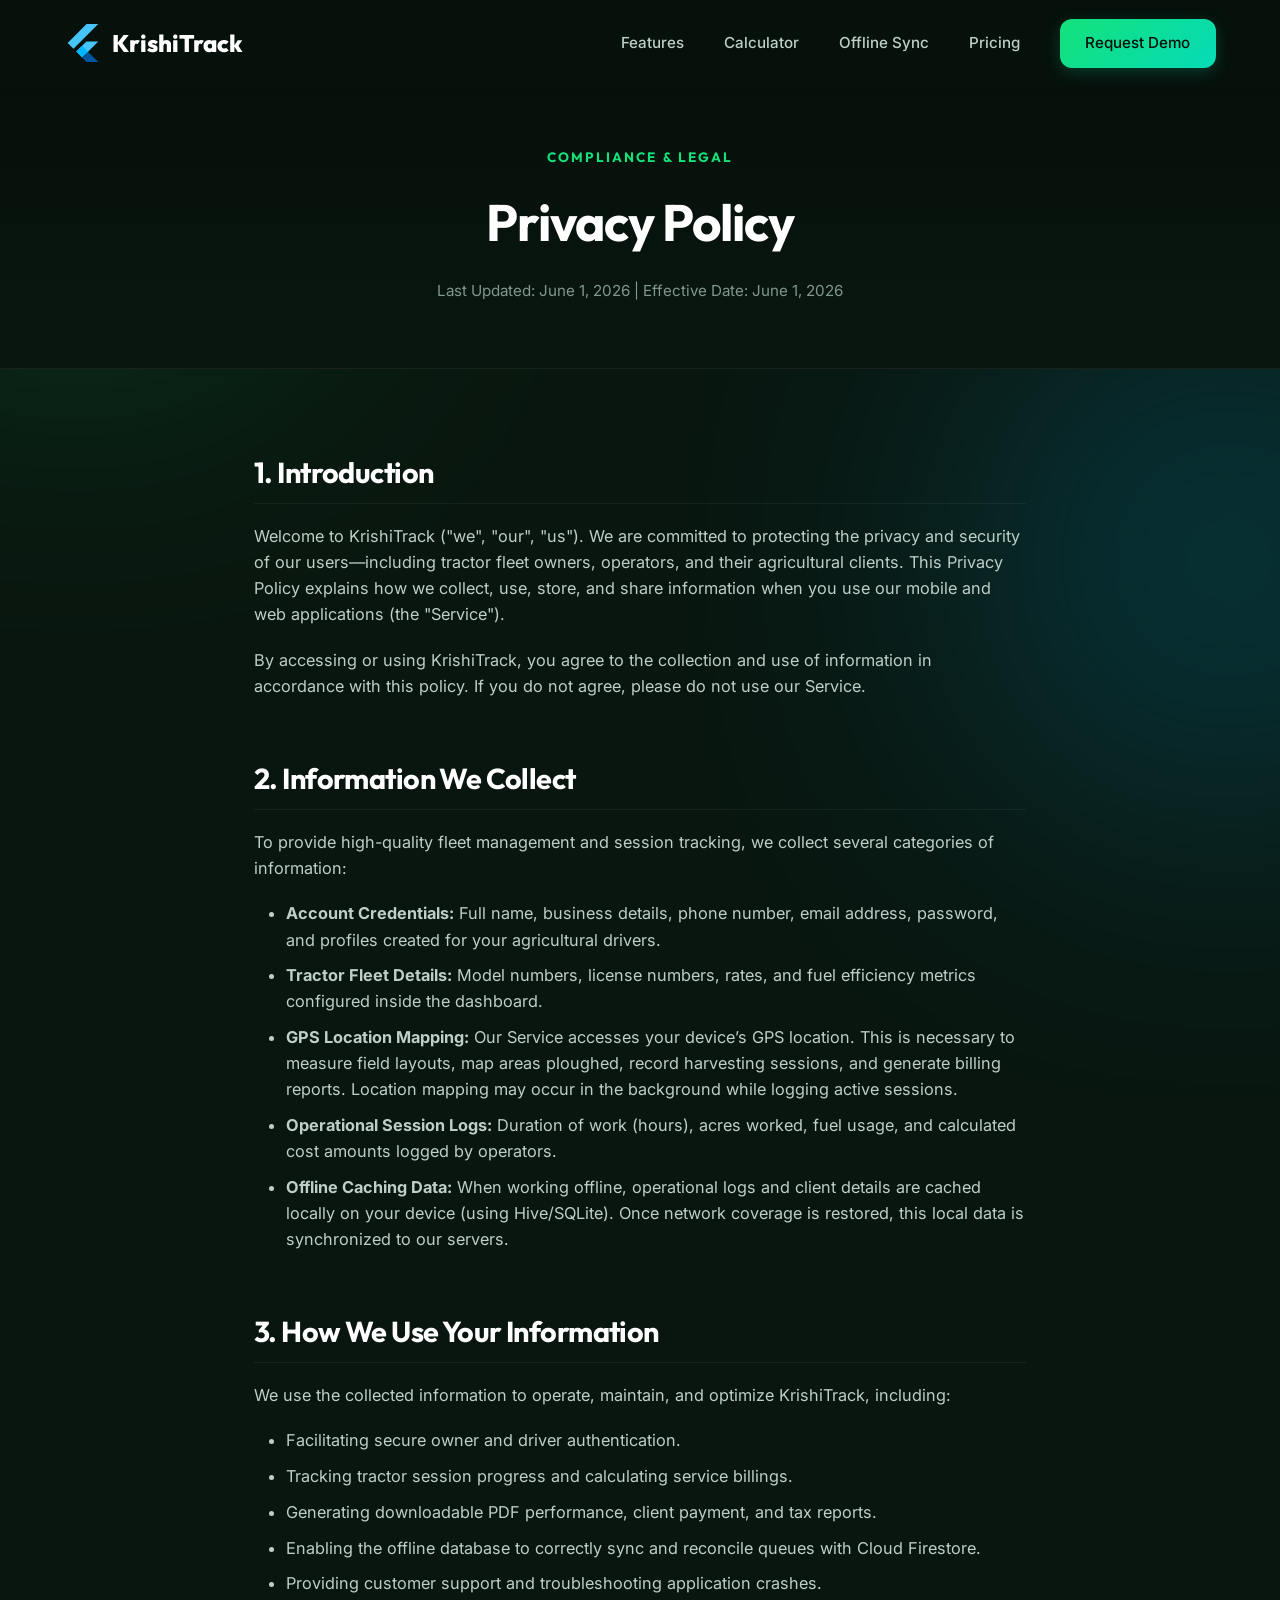
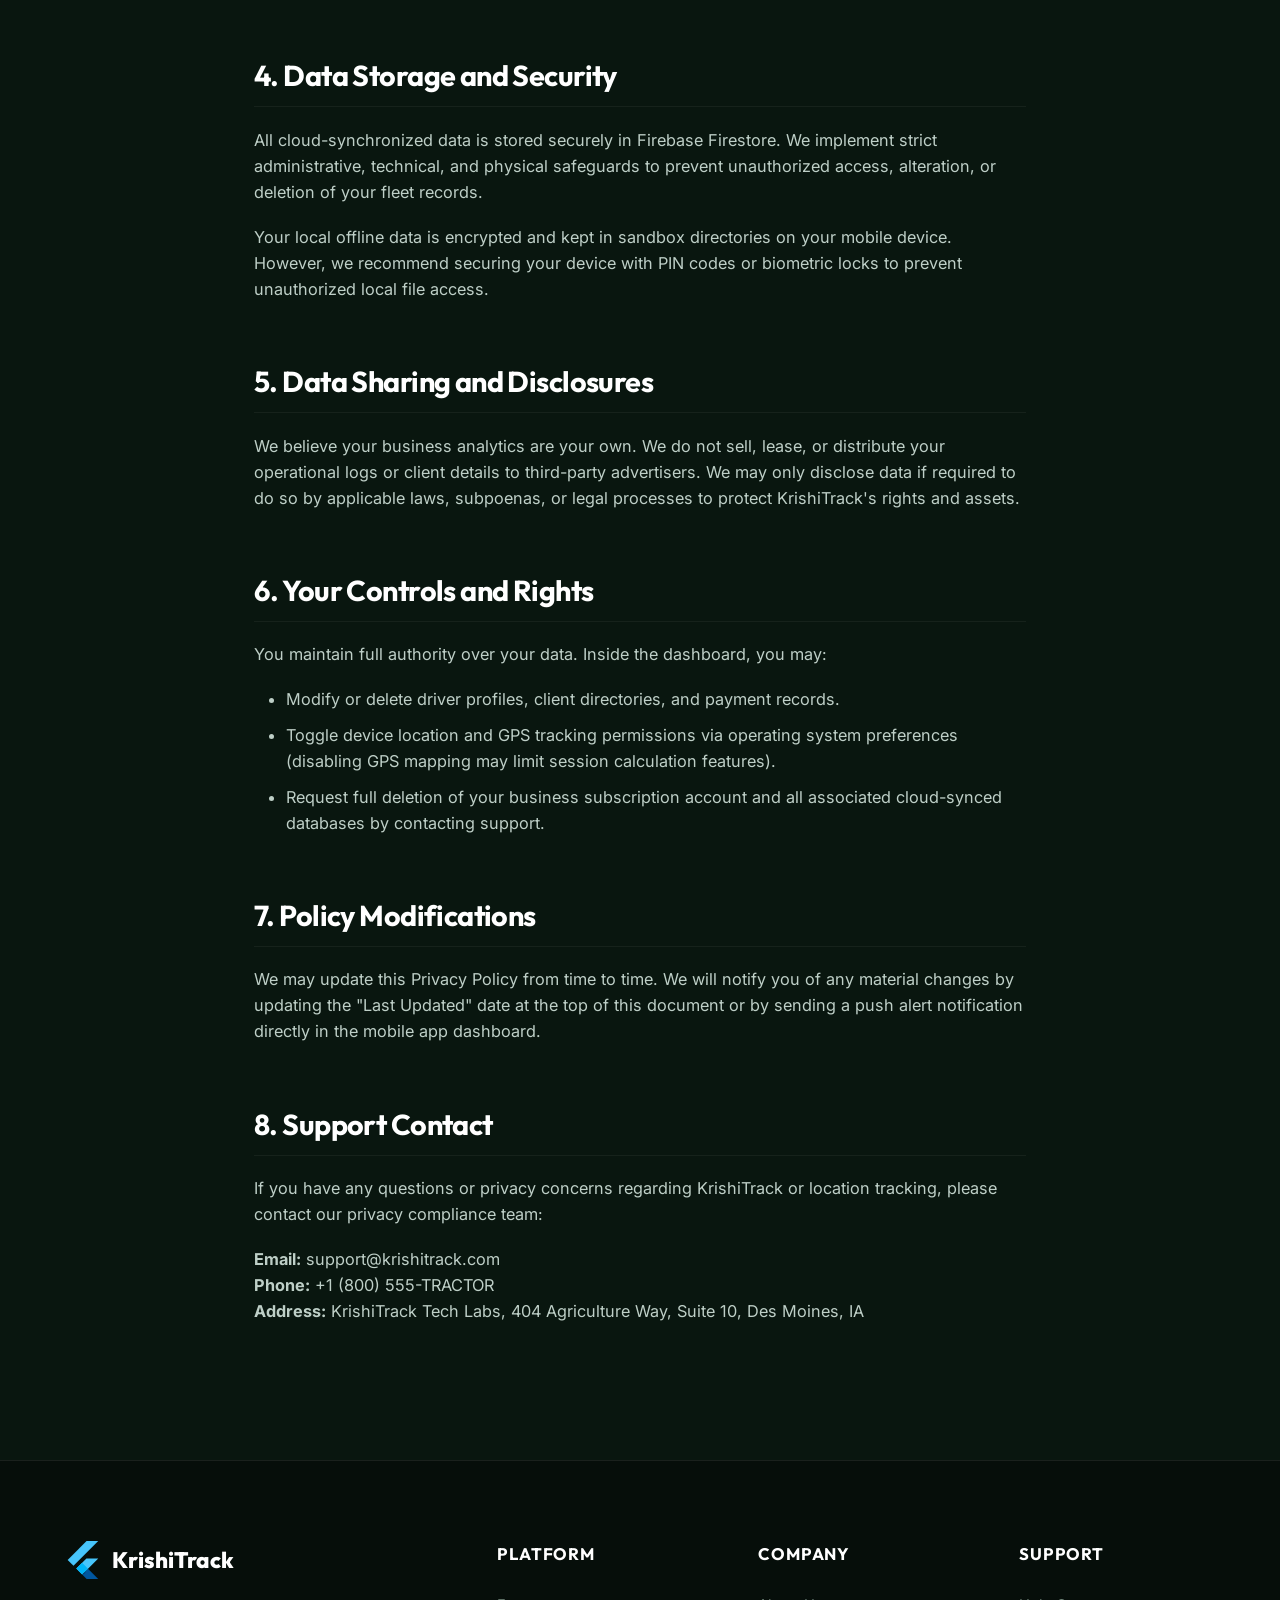
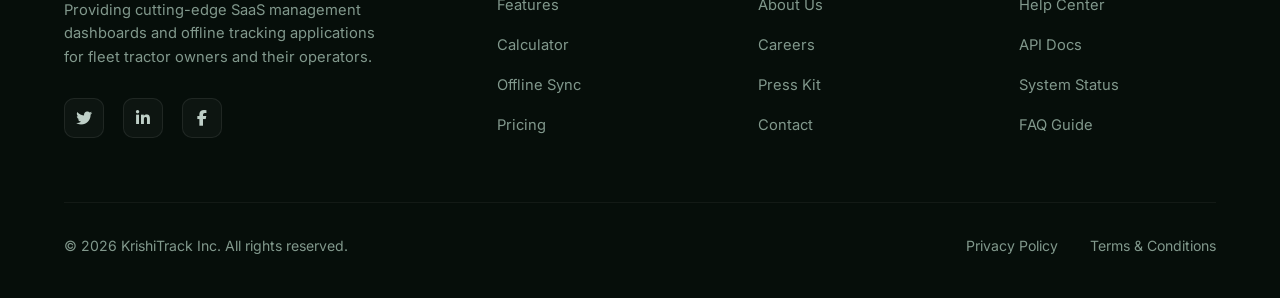
==== privacy.html @ 52d65d79 "website added" ====
<!DOCTYPE html>
<html lang="en">
<head>
    <meta charset="UTF-8">
    <meta name="viewport" content="width=device-width, initial-scale=1.0">
    <meta name="description" content="Privacy Policy for KrishiTrack tractor SaaS application. Learn how we handle GPS logging, payment details, and offline local cache.">
    <title>Privacy Policy — KrishiTrack SaaS</title>
    
    <!-- Premium Styles & Fonts -->
    <link rel="stylesheet" href="css/style.css">
    <link rel="stylesheet" href="https://cdnjs.cloudflare.com/ajax/libs/font-awesome/6.4.0/css/all.min.css">
    <link rel="icon" type="image/png" href="assets/logo.svg">
</head>
<body>

    <!-- BACKGROUND LIGHT ORBS -->
    <div class="bg-blur-orb orb-1"></div>
    <div class="bg-blur-orb orb-2"></div>

    <!-- HEADER / NAVIGATION -->
    <header class="navbar scrolled">
        <div class="nav-container">
            <a href="index.html" class="logo" id="nav-logo">
                <img src="assets/logo.svg" alt="KrishiTrack Logo" class="logo-img">
                <span>KrishiTrack</span>
            </a>
            
            <nav class="nav-links" id="nav-menu">
                <a href="index.html#features" class="nav-item">Features</a>
                <a href="index.html#calculator" class="nav-item">Calculator</a>
                <a href="index.html#sync-demo" class="nav-item">Offline Sync</a>
                <a href="index.html#pricing" class="nav-item">Pricing</a>
                <a href="index.html#contact" class="btn-primary">Request Demo</a>
            </nav>

            <button class="nav-toggle" id="menu-btn" aria-label="Toggle Menu">
                <i class="fa-solid fa-bars"></i>
            </button>
        </div>
    </header>

    <!-- DOCUMENT HERO -->
    <section class="doc-hero">
        <span class="section-tag">COMPLIANCE & LEGAL</span>
        <h1>Privacy Policy</h1>
        <div class="doc-meta">Last Updated: June 1, 2026 | Effective Date: June 1, 2026</div>
    </section>

    <!-- DOCUMENT CONTENT -->
    <main class="doc-container">
        <article class="doc-content">
            <section>
                <h2>1. Introduction</h2>
                <p>Welcome to KrishiTrack ("we", "our", "us"). We are committed to protecting the privacy and security of our users—including tractor fleet owners, operators, and their agricultural clients. This Privacy Policy explains how we collect, use, store, and share information when you use our mobile and web applications (the "Service").</p>
                <p>By accessing or using KrishiTrack, you agree to the collection and use of information in accordance with this policy. If you do not agree, please do not use our Service.</p>
            </section>

            <section>
                <h2>2. Information We Collect</h2>
                <p>To provide high-quality fleet management and session tracking, we collect several categories of information:</p>
                <ul>
                    <li><strong>Account Credentials:</strong> Full name, business details, phone number, email address, password, and profiles created for your agricultural drivers.</li>
                    <li><strong>Tractor Fleet Details:</strong> Model numbers, license numbers, rates, and fuel efficiency metrics configured inside the dashboard.</li>
                    <li><strong>GPS Location Mapping:</strong> Our Service accesses your device’s GPS location. This is necessary to measure field layouts, map areas ploughed, record harvesting sessions, and generate billing reports. Location mapping may occur in the background while logging active sessions.</li>
                    <li><strong>Operational Session Logs:</strong> Duration of work (hours), acres worked, fuel usage, and calculated cost amounts logged by operators.</li>
                    <li><strong>Offline Caching Data:</strong> When working offline, operational logs and client details are cached locally on your device (using Hive/SQLite). Once network coverage is restored, this local data is synchronized to our servers.</li>
                </ul>
            </section>

            <section>
                <h2>3. How We Use Your Information</h2>
                <p>We use the collected information to operate, maintain, and optimize KrishiTrack, including:</p>
                <ul>
                    <li>Facilitating secure owner and driver authentication.</li>
                    <li>Tracking tractor session progress and calculating service billings.</li>
                    <li>Generating downloadable PDF performance, client payment, and tax reports.</li>
                    <li>Enabling the offline database to correctly sync and reconcile queues with Cloud Firestore.</li>
                    <li>Providing customer support and troubleshooting application crashes.</li>
                </ul>
            </section>

            <section>
                <h2>4. Data Storage and Security</h2>
                <p>All cloud-synchronized data is stored securely in Firebase Firestore. We implement strict administrative, technical, and physical safeguards to prevent unauthorized access, alteration, or deletion of your fleet records.</p>
                <p>Your local offline data is encrypted and kept in sandbox directories on your mobile device. However, we recommend securing your device with PIN codes or biometric locks to prevent unauthorized local file access.</p>
            </section>

            <section>
                <h2>5. Data Sharing and Disclosures</h2>
                <p>We believe your business analytics are your own. We do not sell, lease, or distribute your operational logs or client details to third-party advertisers. We may only disclose data if required to do so by applicable laws, subpoenas, or legal processes to protect KrishiTrack's rights and assets.</p>
            </section>

            <section>
                <h2>6. Your Controls and Rights</h2>
                <p>You maintain full authority over your data. Inside the dashboard, you may:</p>
                <ul>
                    <li>Modify or delete driver profiles, client directories, and payment records.</li>
                    <li>Toggle device location and GPS tracking permissions via operating system preferences (disabling GPS mapping may limit session calculation features).</li>
                    <li>Request full deletion of your business subscription account and all associated cloud-synced databases by contacting support.</li>
                </ul>
            </section>

            <section>
                <h2>7. Policy Modifications</h2>
                <p>We may update this Privacy Policy from time to time. We will notify you of any material changes by updating the "Last Updated" date at the top of this document or by sending a push alert notification directly in the mobile app dashboard.</p>
            </section>

            <section>
                <h2>8. Support Contact</h2>
                <p>If you have any questions or privacy concerns regarding KrishiTrack or location tracking, please contact our privacy compliance team:</p>
                <p style="margin-top: 10px;">
                    <strong>Email:</strong> support@krishitrack.com<br>
                    <strong>Phone:</strong> +1 (800) 555-TRACTOR<br>
                    <strong>Address:</strong> KrishiTrack Tech Labs, 404 Agriculture Way, Suite 10, Des Moines, IA
                </p>
            </section>
        </article>
    </main>

    <!-- FOOTER -->
    <footer class="footer">
        <div class="footer-container">
            <div class="footer-info">
                <a href="index.html" class="footer-logo">
                    <img src="assets/logo.svg" alt="KrishiTrack Logo" class="logo-img">
                    <span>KrishiTrack</span>
                </a>
                <p>Providing cutting-edge SaaS management dashboards and offline tracking applications for fleet tractor owners and their operators.</p>
                <div class="social-links">
                    <a href="#" class="social-icon" aria-label="Twitter"><i class="fa-brands fa-twitter"></i></a>
                    <a href="#" class="social-icon" aria-label="LinkedIn"><i class="fa-brands fa-linkedin-in"></i></a>
                    <a href="#" class="social-icon" aria-label="Facebook"><i class="fa-brands fa-facebook-f"></i></a>
                </div>
            </div>
            
            <div class="footer-column">
                <h4>Platform</h4>
                <ul>
                    <li><a href="index.html#features">Features</a></li>
                    <li><a href="index.html#calculator">Calculator</a></li>
                    <li><a href="index.html#sync-demo">Offline Sync</a></li>
                    <li><a href="index.html#pricing">Pricing</a></li>
                </ul>
            </div>

            <div class="footer-column">
                <h4>Company</h4>
                <ul>
                    <li><a href="#">About Us</a></li>
                    <li><a href="#">Careers</a></li>
                    <li><a href="#">Press Kit</a></li>
                    <li><a href="index.html#contact">Contact</a></li>
                </ul>
            </div>

            <div class="footer-column">
                <h4>Support</h4>
                <ul>
                    <li><a href="#">Help Center</a></li>
                    <li><a href="#">API Docs</a></li>
                    <li><a href="#">System Status</a></li>
                    <li><a href="#">FAQ Guide</a></li>
                </ul>
            </div>
        </div>

        <div class="footer-bottom">
            <p>&copy; 2026 KrishiTrack Inc. All rights reserved.</p>
            <div class="footer-bottom-links">
                <a href="privacy.html" id="link-privacy">Privacy Policy</a>
                <a href="terms.html" id="link-terms">Terms & Conditions</a>
            </div>
        </div>
    </footer>

    <!-- MAIN JAVASCRIPT -->
    <script src="js/main.js"></script>
</body>
</html>
---- css/style.css ----
@import url('https://fonts.googleapis.com/css2?family=Inter:wght@300;400;500;600&family=Outfit:wght@400;500;600;700;800&display=swap');

/* --- DESIGN SYSTEM & CSS VARIABLES --- */
:root {
    --bg-base: hsl(150, 42%, 6%);
    --bg-surface: hsl(150, 35%, 11%);
    --bg-surface-glass: rgba(12, 28, 20, 0.6);
    --bg-card: rgba(20, 40, 30, 0.45);
    
    --primary: hsl(150, 84%, 48%);       /* Field Neon Green */
    --secondary: hsl(195, 100%, 49%);    /* Tech Cyan-Blue */
    --accent: hsl(170, 95%, 44%);       /* Emerald Glow */
    
    --text-primary: hsl(0, 0%, 100%);
    --text-secondary: hsl(150, 15%, 78%);
    --text-muted: hsl(150, 10%, 55%);
    
    --border-color: rgba(255, 255, 255, 0.08);
    --border-glow: rgba(16, 185, 129, 0.2);
    
    --font-heading: 'Outfit', 'Inter', sans-serif;
    --font-body: 'Inter', sans-serif;
    
    --shadow-premium: 0 20px 40px -15px rgba(0, 0, 0, 0.7);
    --shadow-glow: 0 0 25px rgba(16, 185, 129, 0.35);
    --transition-smooth: all 0.4s cubic-bezier(0.16, 1, 0.3, 1);
}

/* --- RESET & BASE STYLES --- */
* {
    margin: 0;
    padding: 0;
    box-sizing: border-box;
    scroll-behavior: smooth;
}

body {
    background-color: var(--bg-base);
    color: var(--text-secondary);
    font-family: var(--font-body);
    line-height: 1.6;
    overflow-x: hidden;
}

h1, h2, h3, h4, h5, h6 {
    color: var(--text-primary);
    font-family: var(--font-heading);
    font-weight: 700;
    letter-spacing: -0.02em;
}

a {
    color: inherit;
    text-decoration: none;
    transition: var(--transition-smooth);
}

ul {
    list-style: none;
}

/* --- PREMIUM GRADIENTS & DECORATIONS --- */
.gradient-text {
    background: linear-gradient(135deg, var(--text-primary) 30%, var(--primary) 70%, var(--secondary) 100%);
    -webkit-background-clip: text;
    -webkit-text-fill-color: transparent;
}

.gradient-accent-text {
    background: linear-gradient(135deg, var(--primary) 0%, var(--secondary) 100%);
    -webkit-background-clip: text;
    -webkit-text-fill-color: transparent;
}

.bg-blur-orb {
    position: absolute;
    border-radius: 50%;
    filter: blur(140px);
    z-index: -1;
    opacity: 0.22;
    pointer-events: none;
}

.orb-1 {
    width: 450px;
    height: 450px;
    background: var(--primary);
    top: -100px;
    left: -150px;
}

.orb-2 {
    width: 500px;
    height: 500px;
    background: var(--secondary);
    bottom: 10%;
    right: -200px;
}

.orb-3 {
    width: 350px;
    height: 350px;
    background: var(--accent);
    top: 40%;
    left: 30%;
}

/* --- GLASSMORPHISM UTILITIES --- */
.glass-panel {
    background: var(--bg-surface-glass);
    backdrop-filter: blur(16px) saturate(180%);
    -webkit-backdrop-filter: blur(16px) saturate(180%);
    border: 1px solid var(--border-color);
    border-radius: 20px;
    box-shadow: var(--shadow-premium);
    transition: var(--transition-smooth);
}

.glass-card {
    background: var(--bg-card);
    backdrop-filter: blur(12px);
    -webkit-backdrop-filter: blur(12px);
    border: 1px solid var(--border-color);
    border-radius: 16px;
    padding: 2.5rem 2rem;
    box-shadow: var(--shadow-premium);
    transition: var(--transition-smooth);
}

.glass-card:hover {
    transform: translateY(-8px);
    border-color: rgba(16, 185, 129, 0.25);
    box-shadow: 0 20px 35px -10px rgba(0,0,0,0.6), 0 0 15px rgba(16, 185, 129, 0.1);
}

/* --- NAVIGATION BAR --- */
.navbar {
    position: fixed;
    top: 0;
    left: 0;
    width: 100%;
    z-index: 1000;
    padding: 1.2rem 5%;
    transition: var(--transition-smooth);
    background: rgba(12, 28, 20, 0.2);
}

.navbar.scrolled {
    background: rgba(12, 28, 20, 0.85);
    backdrop-filter: blur(16px);
    border-bottom: 1px solid var(--border-color);
    padding: 0.9rem 5%;
}

.nav-container {
    display: flex;
    justify-content: space-between;
    align-items: center;
    max-width: 1300px;
    margin: 0 auto;
}

.logo {
    display: flex;
    align-items: center;
    gap: 10px;
    font-size: 1.5rem;
    font-family: var(--font-heading);
    font-weight: 800;
    color: var(--text-primary);
}

.logo-img {
    height: 38px;
    width: 38px;
}

.nav-links {
    display: flex;
    gap: 2.5rem;
    align-items: center;
}

.nav-links a {
    font-size: 0.95rem;
    font-weight: 500;
}

.nav-links a:hover {
    color: var(--primary);
}

.nav-links a.active {
    color: var(--primary);
}

.btn-primary {
    background: linear-gradient(135deg, var(--primary) 0%, var(--accent) 100%);
    color: #030f0a;
    font-weight: 600;
    padding: 0.75rem 1.6rem;
    border-radius: 12px;
    box-shadow: 0 4px 15px rgba(16, 185, 129, 0.25);
    border: none;
    cursor: pointer;
    transition: var(--transition-smooth);
}

.btn-primary:hover {
    transform: translateY(-2px);
    box-shadow: 0 6px 20px rgba(16, 185, 129, 0.4), var(--shadow-glow);
}

.btn-secondary {
    background: transparent;
    color: var(--text-primary);
    font-weight: 600;
    padding: 0.72rem 1.55rem;
    border-radius: 12px;
    border: 1px solid rgba(255, 255, 255, 0.2);
    cursor: pointer;
    transition: var(--transition-smooth);
}

.btn-secondary:hover {
    background: rgba(255, 255, 255, 0.05);
    border-color: var(--primary);
    transform: translateY(-2px);
}

.nav-toggle {
    display: none;
    cursor: pointer;
    background: none;
    border: none;
    color: var(--text-primary);
    font-size: 1.6rem;
}

/* --- HERO SECTION --- */
.hero {
    position: relative;
    padding: 10rem 5% 6rem 5%;
    max-width: 1400px;
    margin: 0 auto;
    display: grid;
    grid-template-columns: 1.1fr 0.9fr;
    gap: 4rem;
    align-items: center;
    min-height: 95vh;
}

.hero-content h1 {
    font-size: 3.8rem;
    line-height: 1.15;
    margin-bottom: 1.5rem;
    font-weight: 800;
}

.hero-content p {
    font-size: 1.15rem;
    color: var(--text-secondary);
    margin-bottom: 2.5rem;
    max-width: 580px;
}

.hero-btns {
    display: flex;
    gap: 1.2rem;
}

.hero-image-container {
    position: relative;
    display: flex;
    justify-content: center;
    align-items: center;
}

.hero-image {
    max-width: 100%;
    height: auto;
    border-radius: 24px;
    box-shadow: var(--shadow-premium), 0 0 50px rgba(0, 0, 0, 0.4);
    animation: floatAnimation 6s ease-in-out infinite;
    border: 1px solid rgba(255, 255, 255, 0.05);
}

@keyframes floatAnimation {
    0%, 100% { transform: translateY(0); }
    50% { transform: translateY(-12px); }
}

/* --- SECTION GENERAL --- */
.section {
    padding: 7rem 5%;
    max-width: 1300px;
    margin: 0 auto;
    position: relative;
}

.section-header {
    text-align: center;
    max-width: 700px;
    margin: 0 auto 4.5rem auto;
}

.section-tag {
    font-family: var(--font-heading);
    font-weight: 700;
    text-transform: uppercase;
    font-size: 0.85rem;
    letter-spacing: 0.15em;
    color: var(--primary);
    margin-bottom: 0.8rem;
    display: inline-block;
}

.section-header h2 {
    font-size: 2.6rem;
    margin-bottom: 1.2rem;
    line-height: 1.2;
}

.section-header p {
    font-size: 1.1rem;
    color: var(--text-secondary);
}

/* --- FEATURES SECTION --- */
.features-grid {
    display: grid;
    grid-template-columns: repeat(auto-fit, minmax(320px, 1fr));
    gap: 2.2rem;
}

.feature-icon {
    font-size: 2.5rem;
    margin-bottom: 1.8rem;
    color: var(--primary);
    background: linear-gradient(135deg, var(--primary), var(--secondary));
    -webkit-background-clip: text;
    -webkit-text-fill-color: transparent;
    display: inline-block;
}

.feature-card h3 {
    font-size: 1.4rem;
    margin-bottom: 1rem;
}

.feature-card p {
    font-size: 0.98rem;
    color: var(--text-secondary);
}

/* --- INTERACTIVE CALCULATOR --- */
.calc-container {
    display: grid;
    grid-template-columns: 1.1fr 0.9fr;
    gap: 4rem;
    align-items: stretch;
}

.calc-inputs {
    padding: 3rem;
}

.calc-form-group {
    margin-bottom: 2rem;
}

.calc-form-group label {
    display: flex;
    justify-content: space-between;
    font-weight: 600;
    font-size: 1.05rem;
    margin-bottom: 0.8rem;
    color: var(--text-primary);
}

.calc-form-group label span {
    color: var(--primary);
}

.slider-input {
    width: 100%;
    -webkit-appearance: none;
    appearance: none;
    height: 7px;
    border-radius: 5px;
    background: rgba(255,255,255,0.1);
    outline: none;
    transition: background 0.3s;
}

.slider-input::-webkit-slider-thumb {
    -webkit-appearance: none;
    appearance: none;
    width: 20px;
    height: 20px;
    border-radius: 50%;
    background: var(--primary);
    cursor: pointer;
    box-shadow: 0 0 10px rgba(16, 185, 129, 0.6);
    transition: transform 0.2s;
}

.slider-input::-webkit-slider-thumb:hover {
    transform: scale(1.2);
}

.calc-results {
    display: flex;
    flex-direction: column;
    justify-content: space-between;
    padding: 3rem;
    border-color: rgba(16, 185, 129, 0.15);
}

.result-item {
    padding: 1.5rem 0;
    border-bottom: 1px solid rgba(255,255,255,0.06);
}

.result-item:last-of-type {
    border-bottom: none;
}

.result-item .label {
    font-size: 0.95rem;
    color: var(--text-muted);
    text-transform: uppercase;
    letter-spacing: 0.05em;
    margin-bottom: 0.4rem;
}

.result-item .value {
    font-size: 2.2rem;
    font-family: var(--font-heading);
    font-weight: 800;
    color: var(--text-primary);
}

.result-item.net-profit .value {
    color: var(--primary);
}

.margin-circle-container {
    display: flex;
    align-items: center;
    gap: 1.5rem;
    margin-top: 1.5rem;
    padding-top: 1.5rem;
    border-top: 1px dashed rgba(255, 255, 255, 0.1);
}

.progress-ring {
    position: relative;
    width: 80px;
    height: 80px;
}

.progress-ring svg {
    transform: rotate(-90deg);
}

.progress-ring-circle-bg {
    fill: none;
    stroke: rgba(255, 255, 255, 0.05);
    stroke-width: 6;
}

.progress-ring-circle {
    fill: none;
    stroke: var(--primary);
    stroke-width: 6;
    stroke-linecap: round;
    stroke-dasharray: 226;
    stroke-dashoffset: 50;
    transition: stroke-dashoffset 0.35s;
}

.progress-text {
    position: absolute;
    top: 50%;
    left: 50%;
    transform: translate(-50%, -50%);
    font-family: var(--font-heading);
    font-weight: 700;
    font-size: 1.15rem;
    color: var(--text-primary);
}

.margin-description h4 {
    font-size: 1.1rem;
    margin-bottom: 0.2rem;
}

.margin-description p {
    font-size: 0.88rem;
    color: var(--text-muted);
}

/* --- INTERACTIVE SYNC SIMULATOR --- */
.sync-container {
    max-width: 880px;
    margin: 0 auto;
    padding: 3.5rem;
    border-color: rgba(0, 181, 248, 0.15);
}

.sync-header {
    display: flex;
    justify-content: space-between;
    align-items: center;
    padding-bottom: 2rem;
    border-bottom: 1px solid rgba(255, 255, 255, 0.06);
    margin-bottom: 2rem;
}

.sync-status {
    display: flex;
    align-items: center;
    gap: 10px;
    font-weight: 600;
    font-size: 1.1rem;
    font-family: var(--font-heading);
}

.status-indicator {
    width: 12px;
    height: 12px;
    border-radius: 50%;
    background: var(--primary);
    box-shadow: 0 0 10px var(--primary);
    animation: pulse 1.8s infinite;
}

.status-indicator.offline {
    background: hsl(15, 100%, 50%);
    box-shadow: 0 0 10px hsl(15, 100%, 50%);
}

@keyframes pulse {
    0%, 100% { opacity: 0.6; }
    50% { opacity: 1; }
}

.btn-toggle-connection {
    background: rgba(255, 255, 255, 0.06);
    border: 1px solid rgba(255, 255, 255, 0.15);
    color: var(--text-primary);
    font-weight: 600;
    padding: 0.6rem 1.3rem;
    border-radius: 10px;
    cursor: pointer;
    font-size: 0.9rem;
    transition: var(--transition-smooth);
}

.btn-toggle-connection:hover {
    border-color: var(--secondary);
    background: rgba(0, 181, 248, 0.08);
}

.sync-demo-body {
    display: grid;
    grid-template-columns: 1fr 1.2fr;
    gap: 3rem;
}

.sync-actions {
    display: flex;
    flex-direction: column;
    gap: 1.2rem;
    justify-content: center;
}

.btn-action {
    background: rgba(255,255,255,0.03);
    border: 1px solid var(--border-color);
    color: var(--text-primary);
    font-weight: 600;
    padding: 1.1rem 1.5rem;
    border-radius: 12px;
    cursor: pointer;
    display: flex;
    align-items: center;
    gap: 12px;
    text-align: left;
    transition: var(--transition-smooth);
    font-family: var(--font-heading);
}

.btn-action:hover {
    background: rgba(255,255,255,0.06);
    border-color: var(--primary);
    transform: scale(1.02);
}

.btn-action span.icon {
    font-size: 1.5rem;
}

.queue-panel {
    background: rgba(0, 0, 0, 0.25);
    border: 1px solid rgba(255, 255, 255, 0.05);
    border-radius: 14px;
    padding: 1.8rem;
    display: flex;
    flex-direction: column;
    min-height: 250px;
}

.queue-title {
    font-size: 1rem;
    font-weight: 600;
    text-transform: uppercase;
    letter-spacing: 0.05em;
    color: var(--text-muted);
    margin-bottom: 1.2rem;
    display: flex;
    justify-content: space-between;
    align-items: center;
}

.queue-badge {
    background: var(--secondary);
    color: #02090c;
    padding: 0.15rem 0.6rem;
    border-radius: 20px;
    font-size: 0.78rem;
    font-weight: 700;
}

.queue-list {
    flex-grow: 1;
    display: flex;
    flex-direction: column;
    gap: 0.8rem;
    overflow-y: auto;
    max-height: 240px;
}

.queue-empty-msg {
    margin: auto;
    text-align: center;
    color: var(--text-muted);
    font-size: 0.92rem;
}

.queue-item {
    background: rgba(255, 255, 255, 0.03);
    border: 1px solid rgba(255, 255, 255, 0.05);
    padding: 0.9rem 1.1rem;
    border-radius: 10px;
    display: flex;
    justify-content: space-between;
    align-items: center;
    font-size: 0.88rem;
    animation: slideIn 0.3s ease-out;
}

.queue-item.synced {
    border-color: rgba(16, 185, 129, 0.3);
    background: rgba(16, 185, 129, 0.03);
}

.queue-item-details {
    display: flex;
    flex-direction: column;
    gap: 3px;
}

.queue-item-title {
    font-weight: 600;
    color: var(--text-primary);
}

.queue-item-meta {
    font-size: 0.75rem;
    color: var(--text-muted);
}

.queue-item-status {
    font-weight: 600;
    font-size: 0.8rem;
}

.queue-item-status.pending {
    color: hsl(40, 100%, 60%);
}

.queue-item-status.synced {
    color: var(--primary);
}

@keyframes slideIn {
    from { opacity: 0; transform: translateY(10px); }
    to { opacity: 1; transform: translateY(0); }
}

/* --- PRICING SECTION --- */
.pricing-grid {
    display: grid;
    grid-template-columns: repeat(auto-fit, minmax(320px, 1fr));
    gap: 2.5rem;
    align-items: stretch;
}

.pricing-card {
    position: relative;
    display: flex;
    flex-direction: column;
    justify-content: space-between;
}

.pricing-card.popular {
    border-color: var(--primary);
    box-shadow: 0 20px 40px rgba(16, 185, 129, 0.12), var(--shadow-premium);
}

.popular-badge {
    position: absolute;
    top: -15px;
    left: 50%;
    transform: translateX(-50%);
    background: linear-gradient(135deg, var(--primary) 0%, var(--accent) 100%);
    color: #030f0a;
    font-size: 0.78rem;
    font-weight: 700;
    padding: 0.35rem 1rem;
    border-radius: 20px;
    text-transform: uppercase;
    letter-spacing: 0.05em;
}

.price-header {
    margin-bottom: 2rem;
}

.tier-name {
    font-size: 1.25rem;
    color: var(--text-muted);
    margin-bottom: 0.8rem;
    text-transform: uppercase;
    letter-spacing: 0.05em;
}

.price {
    font-size: 3.2rem;
    font-family: var(--font-heading);
    color: var(--text-primary);
    font-weight: 800;
}

.price span {
    font-size: 1rem;
    color: var(--text-muted);
    font-weight: 400;
}

.price-features {
    margin-bottom: 3rem;
}

.price-features li {
    display: flex;
    align-items: center;
    gap: 12px;
    margin-bottom: 1rem;
    font-size: 0.95rem;
}

.price-features li span.check {
    color: var(--primary);
    font-weight: bold;
}

.price-features li.disabled {
    color: var(--text-muted);
    text-decoration: line-through;
    opacity: 0.55;
}

.price-features li.disabled span.check {
    color: var(--text-muted);
}

.pricing-card button {
    width: 100%;
}

/* --- CONTACT SECTION --- */
.contact-container {
    max-width: 620px;
    margin: 0 auto;
}

.contact-form {
    padding: 3.5rem;
}

.form-group {
    margin-bottom: 1.8rem;
}

.form-group label {
    display: block;
    font-size: 0.95rem;
    font-weight: 500;
    margin-bottom: 0.6rem;
    color: var(--text-primary);
}

.form-input {
    width: 100%;
    background: rgba(255, 255, 255, 0.04);
    border: 1px solid var(--border-color);
    border-radius: 12px;
    padding: 0.9rem 1.2rem;
    color: var(--text-primary);
    font-family: var(--font-body);
    font-size: 0.95rem;
    outline: none;
    transition: var(--transition-smooth);
}

.form-input:focus {
    border-color: var(--primary);
    background: rgba(255, 255, 255, 0.06);
    box-shadow: 0 0 15px rgba(16, 185, 129, 0.15);
}

textarea.form-input {
    resize: vertical;
    min-height: 140px;
}

.contact-form button {
    width: 100%;
}

/* --- FOOTER --- */
.footer {
    background: hsl(150, 38%, 4%);
    border-top: 1px solid var(--border-color);
    padding: 5rem 5% 2.5rem 5%;
}

.footer-container {
    max-width: 1300px;
    margin: 0 auto;
    display: grid;
    grid-template-columns: 1.5fr repeat(3, 0.8fr);
    gap: 4rem;
    margin-bottom: 4rem;
}

.footer-info {
    max-width: 320px;
}

.footer-info p {
    font-size: 0.92rem;
    color: var(--text-muted);
    margin: 1.2rem 0 1.8rem 0;
}

.footer-logo {
    display: flex;
    align-items: center;
    gap: 10px;
    font-size: 1.4rem;
    font-family: var(--font-heading);
    font-weight: 800;
    color: var(--text-primary);
}

.social-links {
    display: flex;
    gap: 1.2rem;
}

.social-icon {
    width: 40px;
    height: 40px;
    border-radius: 10px;
    background: rgba(255, 255, 255, 0.03);
    border: 1px solid var(--border-color);
    display: flex;
    justify-content: center;
    align-items: center;
    color: var(--text-secondary);
    transition: var(--transition-smooth);
}

.social-icon:hover {
    border-color: var(--primary);
    color: var(--primary);
    transform: translateY(-3px);
}

.footer-column h4 {
    font-size: 1.05rem;
    margin-bottom: 1.5rem;
    text-transform: uppercase;
    letter-spacing: 0.05em;
}

.footer-column ul {
    display: flex;
    flex-direction: column;
    gap: 0.9rem;
}

.footer-column a {
    font-size: 0.92rem;
    color: var(--text-muted);
}

.footer-column a:hover {
    color: var(--primary);
}

.footer-bottom {
    max-width: 1300px;
    margin: 0 auto;
    padding-top: 2rem;
    border-top: 1px solid rgba(255,255,255,0.05);
    display: flex;
    justify-content: space-between;
    align-items: center;
    font-size: 0.88rem;
    color: var(--text-muted);
}

.footer-bottom-links {
    display: flex;
    gap: 2rem;
}

.footer-bottom-links a:hover {
    color: var(--primary);
}

/* --- DOCUMENT COMPLIANCE LAYOUTS (PRIVACY & TERMS) --- */
.doc-hero {
    position: relative;
    padding: 9rem 5% 4rem 5%;
    background: linear-gradient(to bottom, hsl(150, 42%, 4%), var(--bg-base));
    border-bottom: 1px solid var(--border-color);
    text-align: center;
}

.doc-hero h1 {
    font-size: 3.2rem;
    margin-bottom: 1rem;
}

.doc-meta {
    font-size: 0.95rem;
    color: var(--text-muted);
}

.doc-container {
    max-width: 900px;
    margin: 0 auto;
    padding: 5rem 5%;
}

.doc-content section {
    margin-bottom: 3.5rem;
}

.doc-content h2 {
    font-size: 1.8rem;
    margin-bottom: 1.2rem;
    padding-bottom: 0.5rem;
    border-bottom: 1px solid rgba(255, 255, 255, 0.05);
}

.doc-content p {
    font-size: 1.02rem;
    color: var(--text-secondary);
    margin-bottom: 1.2rem;
}

.doc-content ul {
    list-style: disc;
    padding-left: 2rem;
    margin-bottom: 1.5rem;
    color: var(--text-secondary);
}

.doc-content li {
    margin-bottom: 0.6rem;
    font-size: 1.02rem;
}

/* --- MOBILE RESPONSIVENESS --- */
@media (max-width: 1024px) {
    .hero {
        grid-template-columns: 1fr;
        padding-top: 8rem;
        gap: 3rem;
        text-align: center;
    }
    
    .hero-content h1 {
        font-size: 3.2rem;
    }
    
    .hero-content p {
        margin-left: auto;
        margin-right: auto;
    }
    
    .hero-btns {
        justify-content: center;
    }
    
    .calc-container {
        grid-template-columns: 1fr;
        gap: 2rem;
    }
    
    .sync-demo-body {
        grid-template-columns: 1fr;
        gap: 2rem;
    }
}

@media (max-width: 768px) {
    .nav-links {
        display: none;
        position: absolute;
        top: 100%;
        left: 0;
        width: 100%;
        background: rgba(12, 28, 20, 0.95);
        backdrop-filter: blur(16px);
        flex-direction: column;
        padding: 2.5rem;
        gap: 1.8rem;
        border-bottom: 1px solid var(--border-color);
        box-shadow: var(--shadow-premium);
    }
    
    .nav-links.active {
        display: flex;
    }
    
    .nav-toggle {
        display: block;
    }
    
    .hero-content h1 {
        font-size: 2.4rem;
    }
    
    .section-header h2 {
        font-size: 2.1rem;
    }
    
    .calc-inputs, .calc-results, .sync-container, .contact-form {
        padding: 2rem 1.5rem;
    }
    
    .footer-container {
        grid-template-columns: 1fr;
        gap: 2.5rem;
    }
    
    .footer-bottom {
        flex-direction: column;
        gap: 1.2rem;
        text-align: center;
    }
    
    .footer-bottom-links {
        justify-content: center;
        flex-wrap: wrap;
    }
    
    .doc-hero h1 {
        font-size: 2.4rem;
    }
}
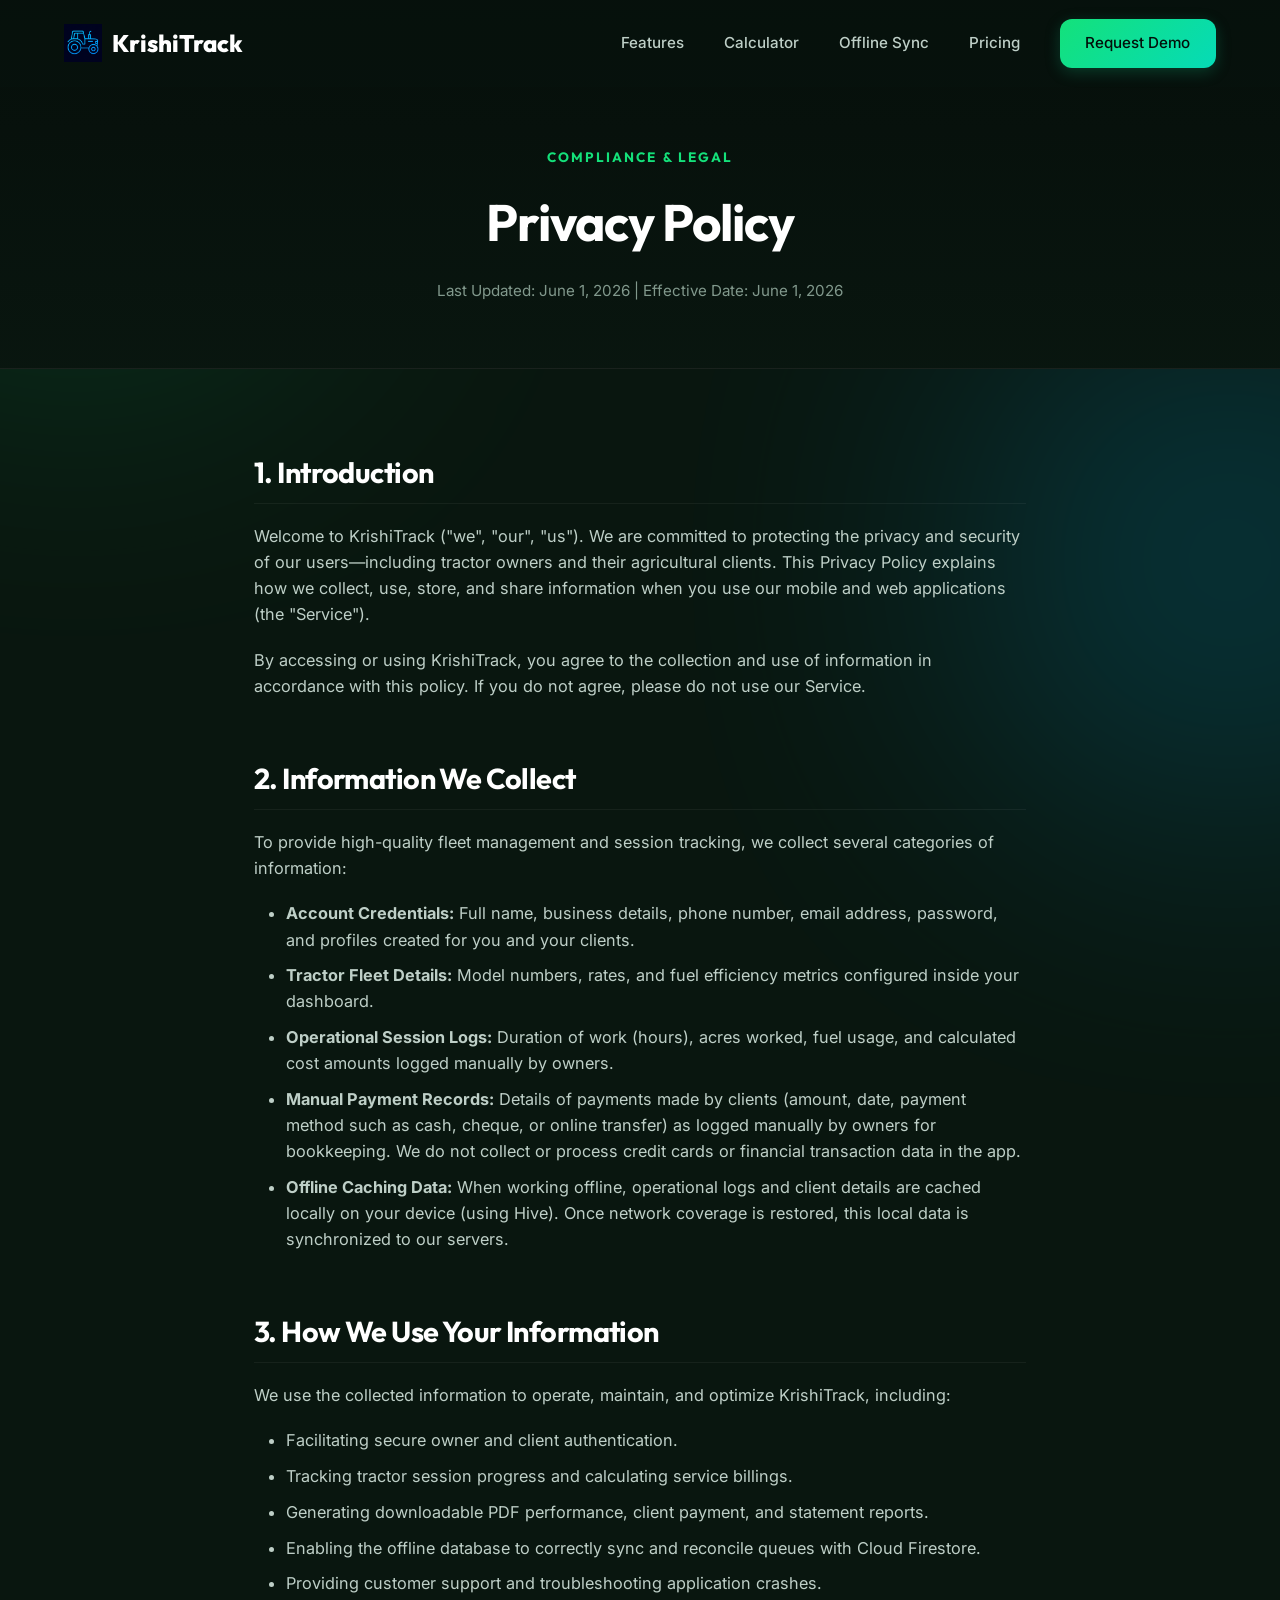
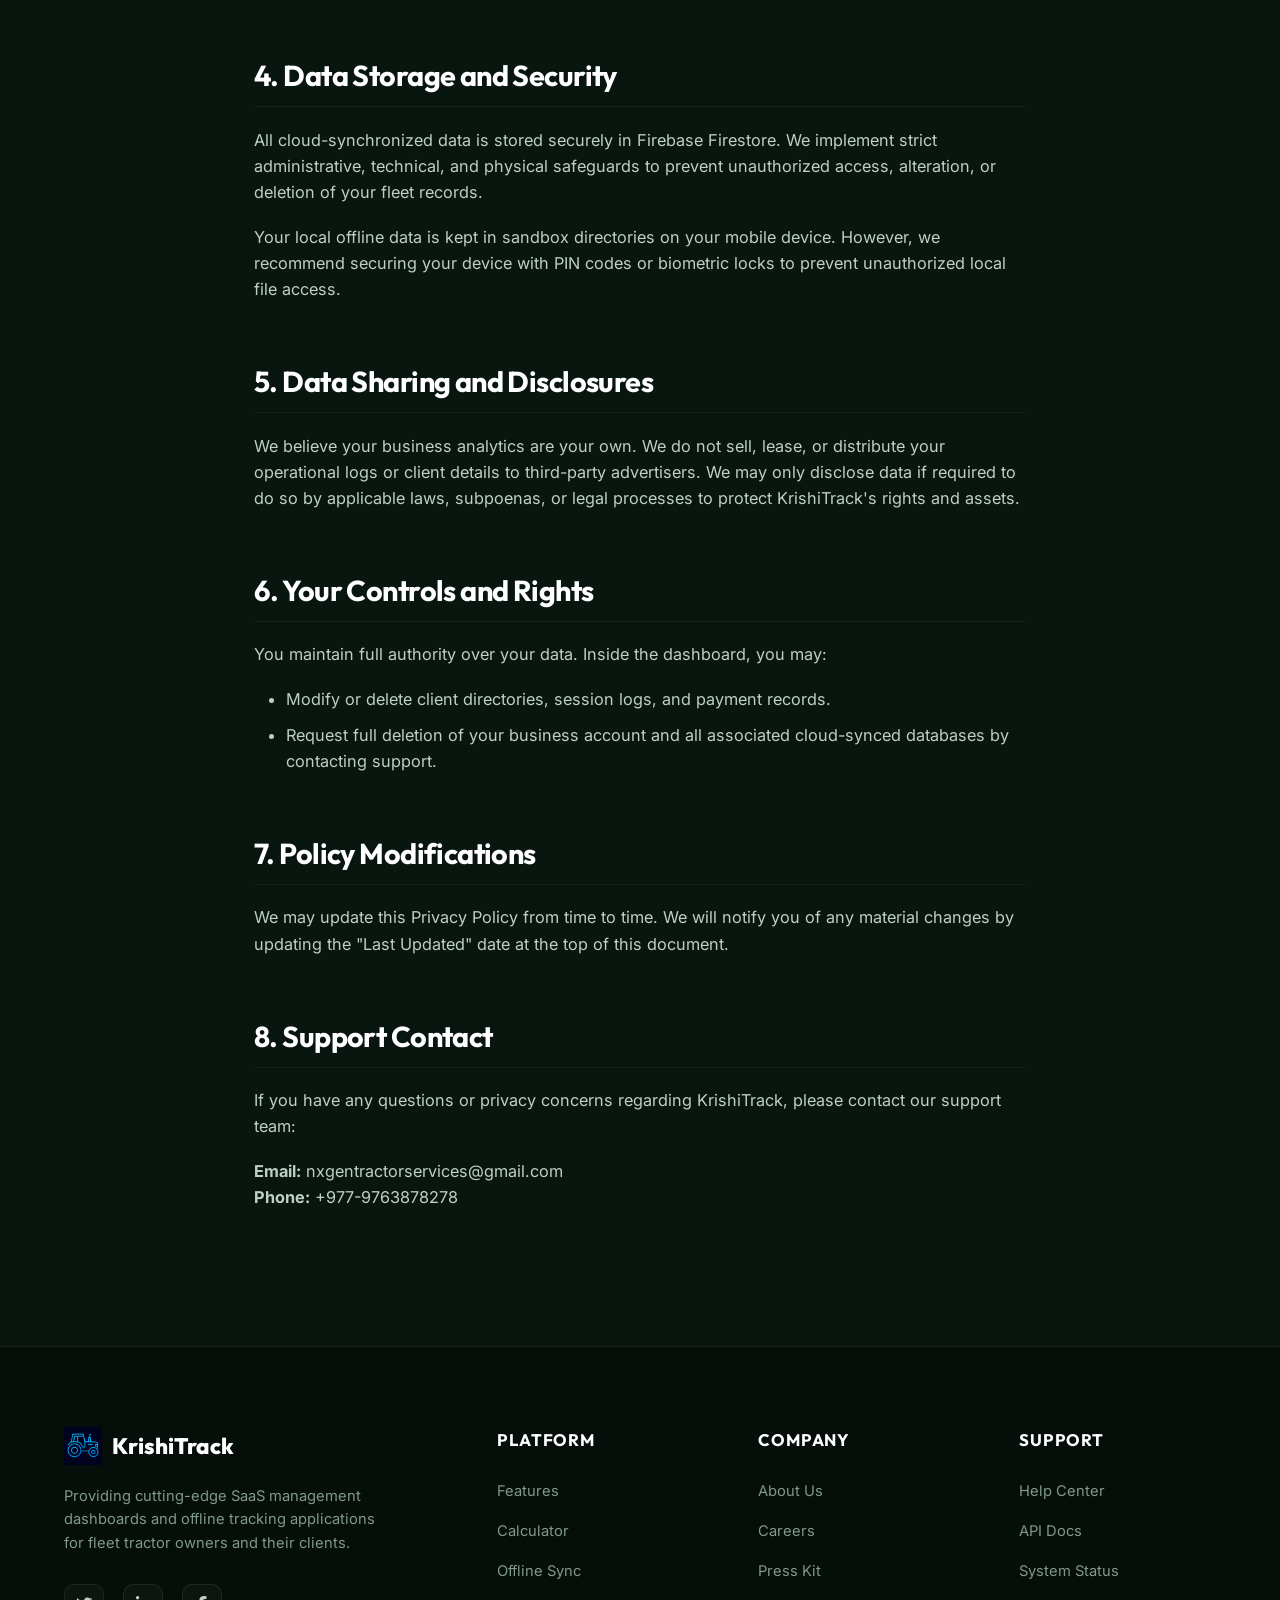
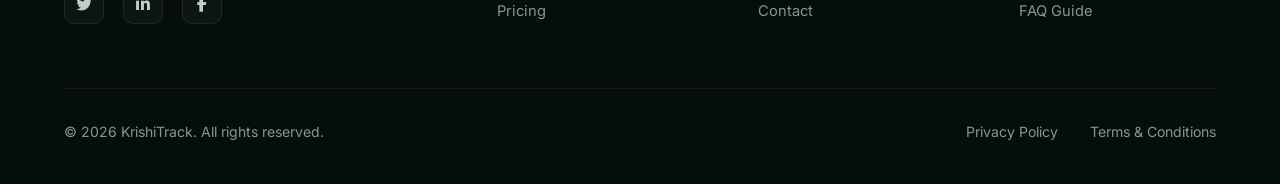
==== commit 3f69e956: "Update privacy.html" ====
--- a/privacy.html
+++ b/privacy.html
@@ -3,13 +3,13 @@
 <head>
     <meta charset="UTF-8">
     <meta name="viewport" content="width=device-width, initial-scale=1.0">
-    <meta name="description" content="Privacy Policy for KrishiTrack tractor SaaS application. Learn how we handle GPS logging, payment details, and offline local cache.">
+    <meta name="description" content="Privacy Policy for KrishiTrack tractor SaaS application. Learn how we handle payment details and offline local cache.">
     <title>Privacy Policy — KrishiTrack SaaS</title>
     
     <!-- Premium Styles & Fonts -->
     <link rel="stylesheet" href="css/style.css">
     <link rel="stylesheet" href="https://cdnjs.cloudflare.com/ajax/libs/font-awesome/6.4.0/css/all.min.css">
-    <link rel="icon" type="image/png" href="assets/logo.svg">
+    <link rel="icon" type="image/png" href="assets/icon.png">
 </head>
 <body>
 
@@ -21,7 +21,7 @@
     <header class="navbar scrolled">
         <div class="nav-container">
             <a href="index.html" class="logo" id="nav-logo">
-                <img src="assets/logo.svg" alt="KrishiTrack Logo" class="logo-img">
+                <img src="assets/icon.png" alt="KrishiTrack Logo" class="logo-img">
                 <span>KrishiTrack</span>
             </a>
             
@@ -51,7 +51,7 @@
         <article class="doc-content">
             <section>
                 <h2>1. Introduction</h2>
-                <p>Welcome to KrishiTrack ("we", "our", "us"). We are committed to protecting the privacy and security of our users—including tractor fleet owners, operators, and their agricultural clients. This Privacy Policy explains how we collect, use, store, and share information when you use our mobile and web applications (the "Service").</p>
+                <p>Welcome to KrishiTrack ("we", "our", "us"). We are committed to protecting the privacy and security of our users—including tractor owners and their agricultural clients. This Privacy Policy explains how we collect, use, store, and share information when you use our mobile and web applications (the "Service").</p>
                 <p>By accessing or using KrishiTrack, you agree to the collection and use of information in accordance with this policy. If you do not agree, please do not use our Service.</p>
             </section>
 
@@ -59,11 +59,11 @@
                 <h2>2. Information We Collect</h2>
                 <p>To provide high-quality fleet management and session tracking, we collect several categories of information:</p>
                 <ul>
-                    <li><strong>Account Credentials:</strong> Full name, business details, phone number, email address, password, and profiles created for your agricultural drivers.</li>
-                    <li><strong>Tractor Fleet Details:</strong> Model numbers, license numbers, rates, and fuel efficiency metrics configured inside the dashboard.</li>
-                    <li><strong>GPS Location Mapping:</strong> Our Service accesses your device’s GPS location. This is necessary to measure field layouts, map areas ploughed, record harvesting sessions, and generate billing reports. Location mapping may occur in the background while logging active sessions.</li>
-                    <li><strong>Operational Session Logs:</strong> Duration of work (hours), acres worked, fuel usage, and calculated cost amounts logged by operators.</li>
-                    <li><strong>Offline Caching Data:</strong> When working offline, operational logs and client details are cached locally on your device (using Hive/SQLite). Once network coverage is restored, this local data is synchronized to our servers.</li>
+                    <li><strong>Account Credentials:</strong> Full name, business details, phone number, email address, password, and profiles created for you and your clients.</li>
+                    <li><strong>Tractor Fleet Details:</strong> Model numbers, rates, and fuel efficiency metrics configured inside your dashboard.</li>
+                    <li><strong>Operational Session Logs:</strong> Duration of work (hours), acres worked, fuel usage, and calculated cost amounts logged manually by owners.</li>
+                    <li><strong>Manual Payment Records:</strong> Details of payments made by clients (amount, date, payment method such as cash, cheque, or online transfer) as logged manually by owners for bookkeeping. We do not collect or process credit cards or financial transaction data in the app.</li>
+                    <li><strong>Offline Caching Data:</strong> When working offline, operational logs and client details are cached locally on your device (using Hive). Once network coverage is restored, this local data is synchronized to our servers.</li>
                 </ul>
             </section>
 
@@ -71,9 +71,9 @@
                 <h2>3. How We Use Your Information</h2>
                 <p>We use the collected information to operate, maintain, and optimize KrishiTrack, including:</p>
                 <ul>
-                    <li>Facilitating secure owner and driver authentication.</li>
+                    <li>Facilitating secure owner and client authentication.</li>
                     <li>Tracking tractor session progress and calculating service billings.</li>
-                    <li>Generating downloadable PDF performance, client payment, and tax reports.</li>
+                    <li>Generating downloadable PDF performance, client payment, and statement reports.</li>
                     <li>Enabling the offline database to correctly sync and reconcile queues with Cloud Firestore.</li>
                     <li>Providing customer support and troubleshooting application crashes.</li>
                 </ul>
@@ -82,7 +82,7 @@
             <section>
                 <h2>4. Data Storage and Security</h2>
                 <p>All cloud-synchronized data is stored securely in Firebase Firestore. We implement strict administrative, technical, and physical safeguards to prevent unauthorized access, alteration, or deletion of your fleet records.</p>
-                <p>Your local offline data is encrypted and kept in sandbox directories on your mobile device. However, we recommend securing your device with PIN codes or biometric locks to prevent unauthorized local file access.</p>
+                <p>Your local offline data is kept in sandbox directories on your mobile device. However, we recommend securing your device with PIN codes or biometric locks to prevent unauthorized local file access.</p>
             </section>
 
             <section>
@@ -94,24 +94,22 @@
                 <h2>6. Your Controls and Rights</h2>
                 <p>You maintain full authority over your data. Inside the dashboard, you may:</p>
                 <ul>
-                    <li>Modify or delete driver profiles, client directories, and payment records.</li>
-                    <li>Toggle device location and GPS tracking permissions via operating system preferences (disabling GPS mapping may limit session calculation features).</li>
-                    <li>Request full deletion of your business subscription account and all associated cloud-synced databases by contacting support.</li>
+                    <li>Modify or delete client directories, session logs, and payment records.</li>
+                    <li>Request full deletion of your business account and all associated cloud-synced databases by contacting support.</li>
                 </ul>
             </section>
 
             <section>
                 <h2>7. Policy Modifications</h2>
-                <p>We may update this Privacy Policy from time to time. We will notify you of any material changes by updating the "Last Updated" date at the top of this document or by sending a push alert notification directly in the mobile app dashboard.</p>
+                <p>We may update this Privacy Policy from time to time. We will notify you of any material changes by updating the "Last Updated" date at the top of this document.</p>
             </section>
 
             <section>
                 <h2>8. Support Contact</h2>
-                <p>If you have any questions or privacy concerns regarding KrishiTrack or location tracking, please contact our privacy compliance team:</p>
+                <p>If you have any questions or privacy concerns regarding KrishiTrack, please contact our support team:</p>
                 <p style="margin-top: 10px;">
-                    <strong>Email:</strong> support@krishitrack.com<br>
-                    <strong>Phone:</strong> +1 (800) 555-TRACTOR<br>
-                    <strong>Address:</strong> KrishiTrack Tech Labs, 404 Agriculture Way, Suite 10, Des Moines, IA
+                    <strong>Email:</strong> nxgentractorservices@gmail.com<br>
+                    <strong>Phone:</strong> +977-9763878278<br>
                 </p>
             </section>
         </article>
@@ -122,10 +120,10 @@
         <div class="footer-container">
             <div class="footer-info">
                 <a href="index.html" class="footer-logo">
-                    <img src="assets/logo.svg" alt="KrishiTrack Logo" class="logo-img">
+                    <img src="assets/icon.png" alt="KrishiTrack Logo" class="logo-img">
                     <span>KrishiTrack</span>
                 </a>
-                <p>Providing cutting-edge SaaS management dashboards and offline tracking applications for fleet tractor owners and their operators.</p>
+                <p>Providing cutting-edge SaaS management dashboards and offline tracking applications for fleet tractor owners and their clients.</p>
                 <div class="social-links">
                     <a href="#" class="social-icon" aria-label="Twitter"><i class="fa-brands fa-twitter"></i></a>
                     <a href="#" class="social-icon" aria-label="LinkedIn"><i class="fa-brands fa-linkedin-in"></i></a>
@@ -165,7 +163,7 @@
         </div>
 
         <div class="footer-bottom">
-            <p>&copy; 2026 KrishiTrack Inc. All rights reserved.</p>
+            <p>&copy; 2026 KrishiTrack. All rights reserved.</p>
             <div class="footer-bottom-links">
                 <a href="privacy.html" id="link-privacy">Privacy Policy</a>
                 <a href="terms.html" id="link-terms">Terms & Conditions</a>
